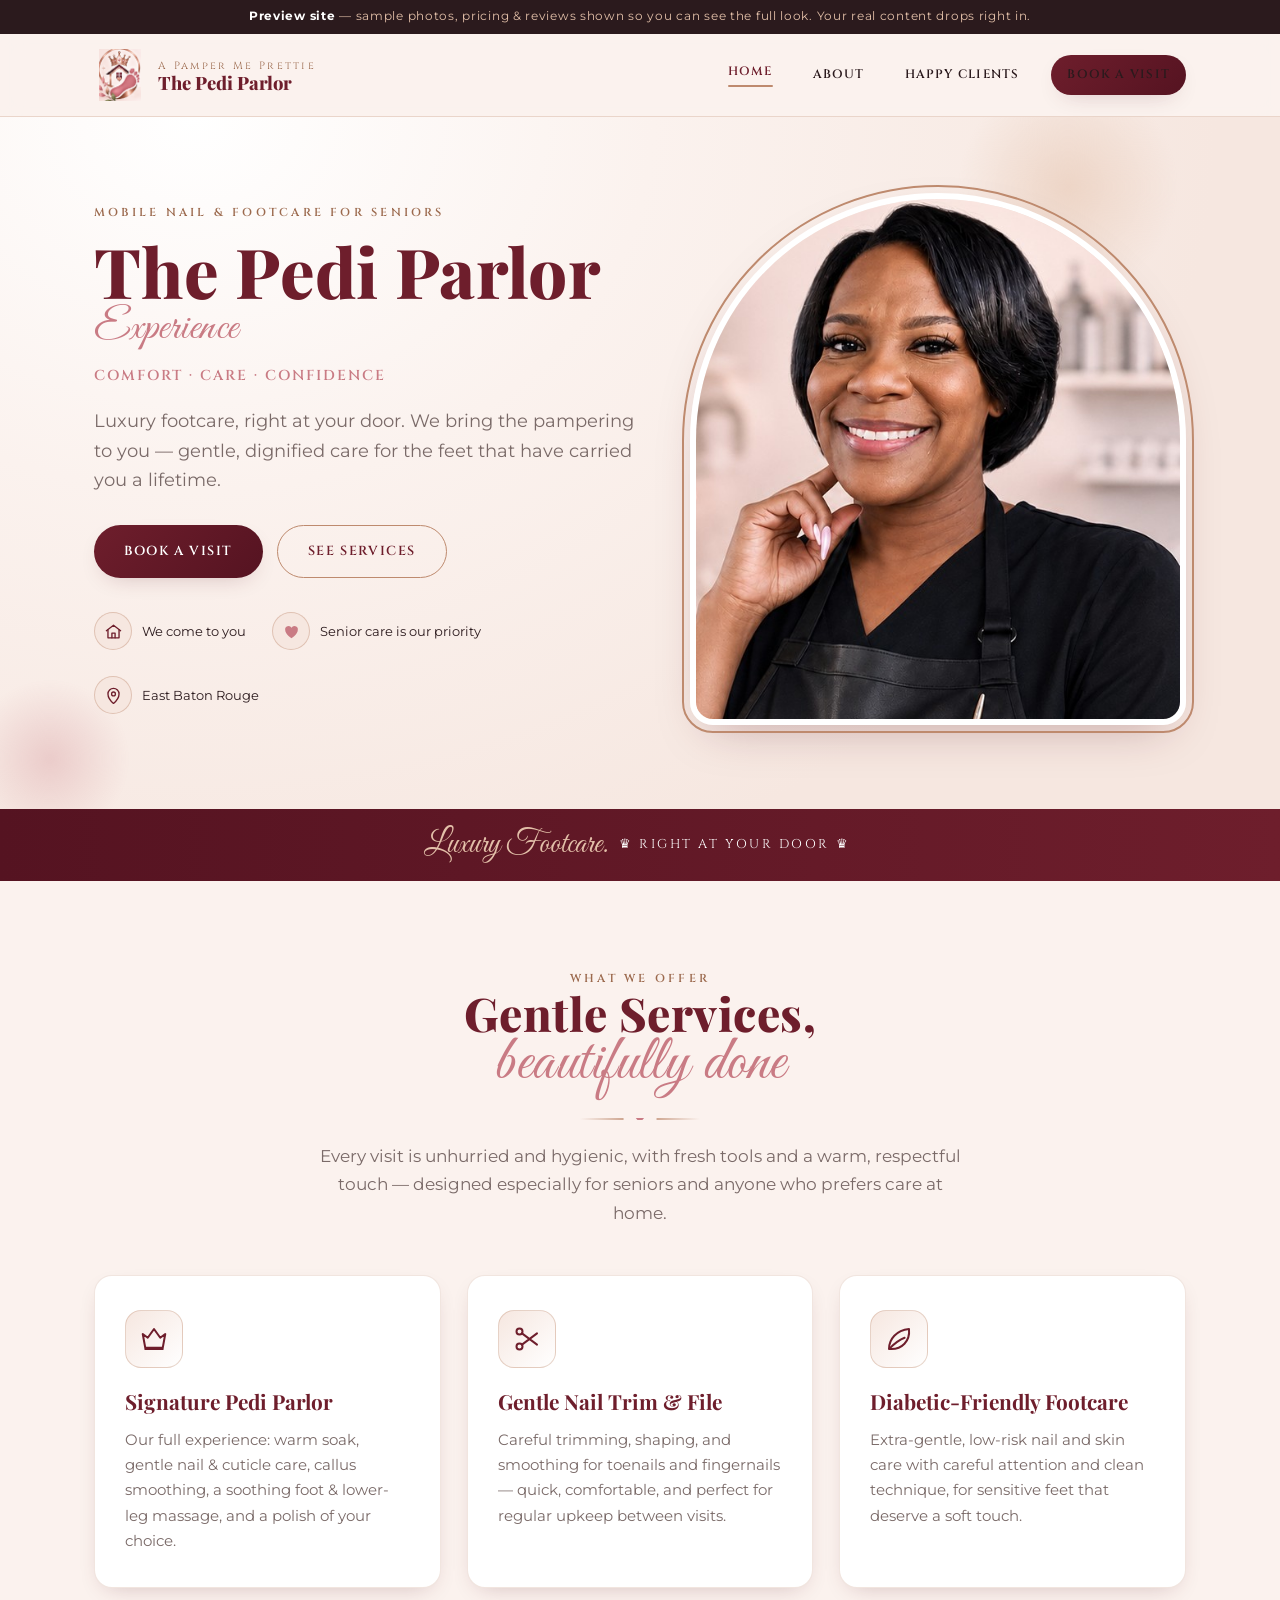
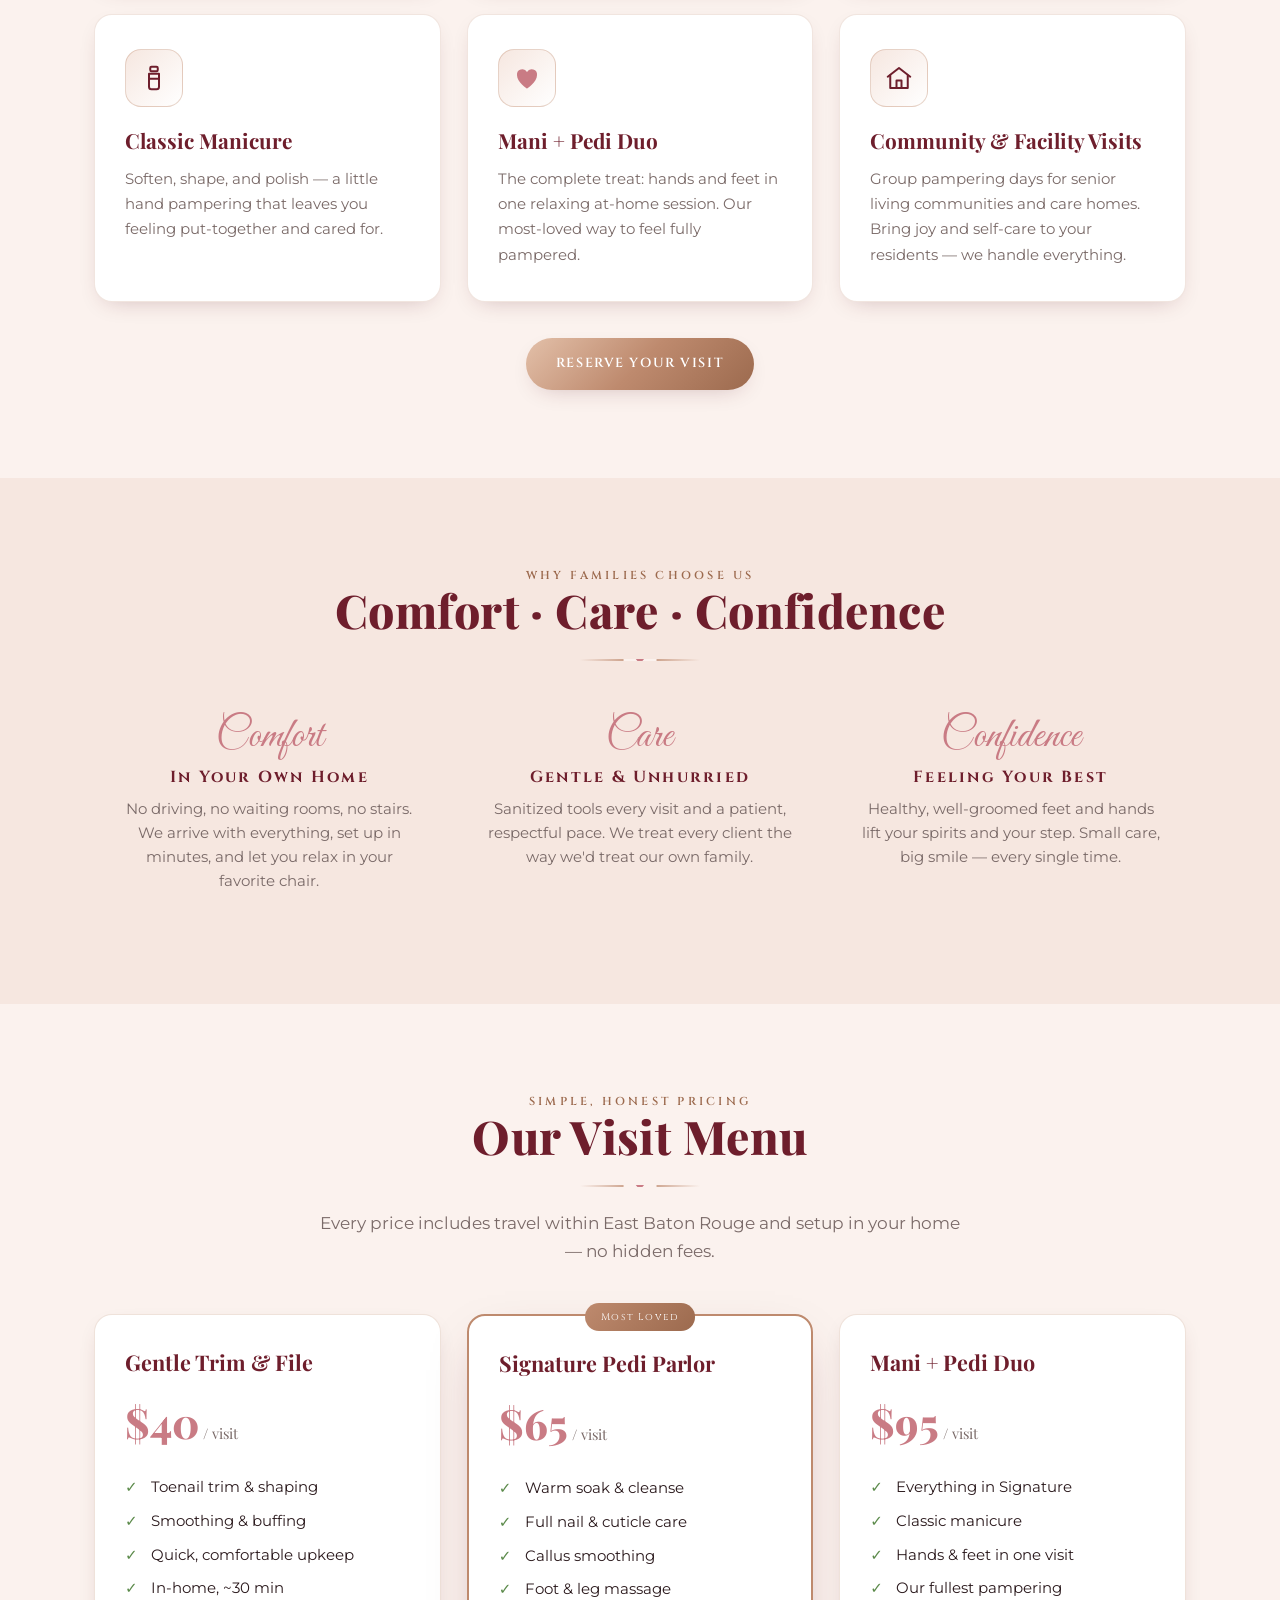
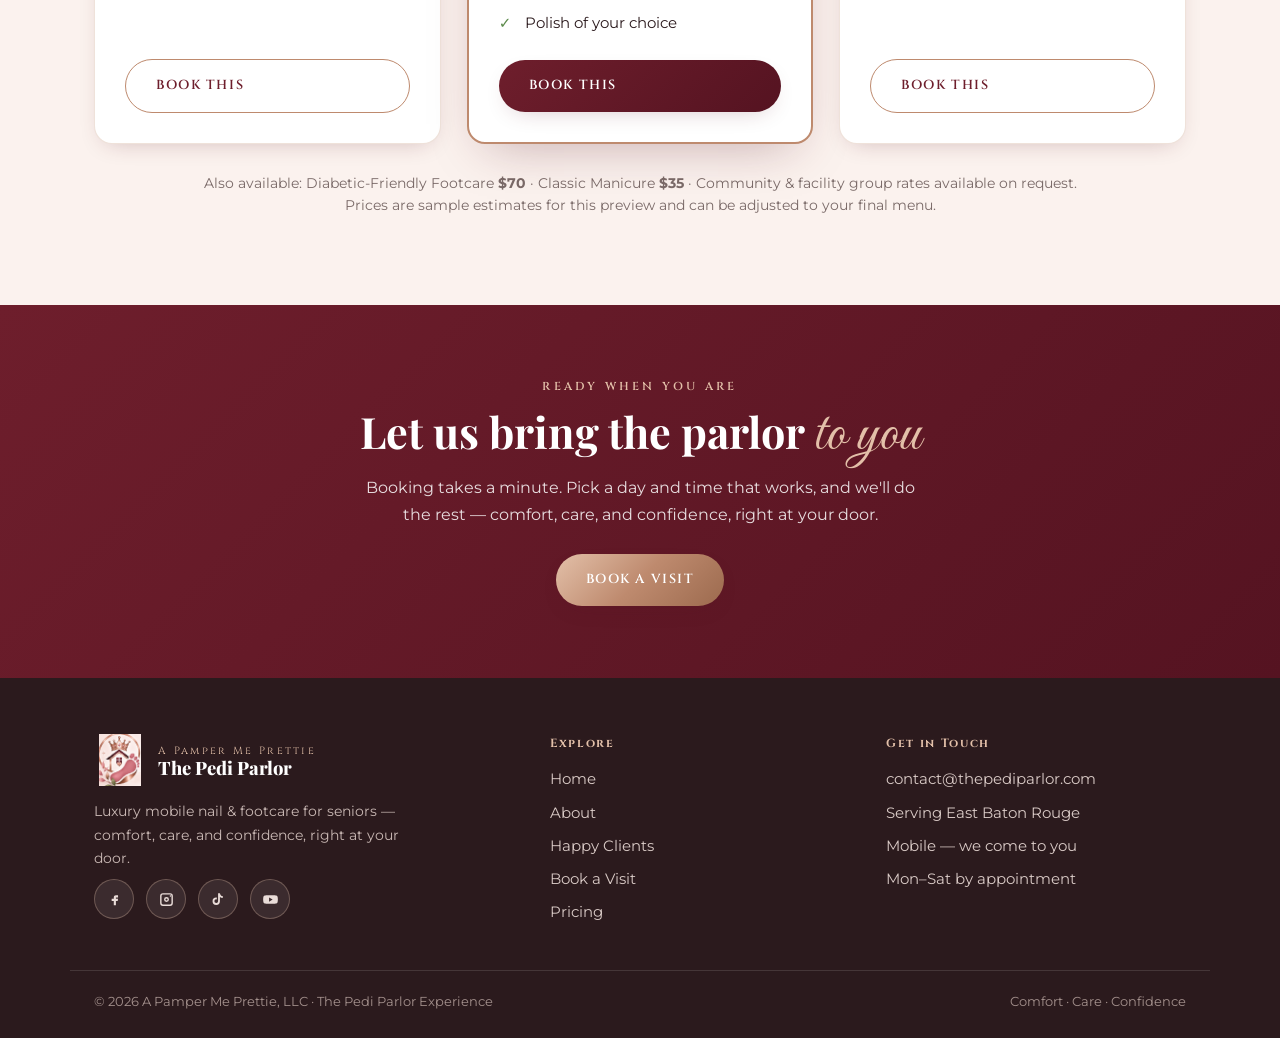
==== index.html @ dcc3bf97 "The Pedi Parlor Experience — preview site (4 pages) Static preview for A Pamper Me Prettie, LLC (mob" ====
<!DOCTYPE html>
<html lang="en">
<head>
<meta charset="UTF-8">
<meta name="viewport" content="width=device-width, initial-scale=1.0">
<title>The Pedi Parlor Experience | Mobile Nail &amp; Footcare for Seniors — Baton Rouge</title>
<meta name="description" content="Luxury mobile nail &amp; footcare for seniors across East Baton Rouge. Comfort, care, and confidence — right at your door. A Pamper Me Prettie, LLC.">
<link rel="preconnect" href="https://fonts.googleapis.com">
<link rel="preconnect" href="https://fonts.gstatic.com" crossorigin>
<link href="https://fonts.googleapis.com/css2?family=Cinzel:wght@500;600;700&family=Playfair+Display:ital,wght@0,600;0,700;0,800;1,600&family=Great+Vibes&family=Montserrat:wght@400;500;600&display=swap" rel="stylesheet">
<link rel="stylesheet" href="css/styles.css">
</head>
<body>

<div class="demo-flag"><b>Preview site</b> — sample photos, pricing &amp; reviews shown so you can see the full look. Your real content drops right in.</div>

<!-- HEADER -->
<header class="site-header">
  <div class="container nav">
    <a class="brand" href="index.html">
      <img src="images/logo.png" alt="The Pedi Parlor Experience logo">
      <span class="bname">
        <span class="t1">A Pamper Me Prettie</span><br>
        <span class="t2">The Pedi Parlor</span>
      </span>
    </a>
    <button class="nav-toggle" aria-label="Menu"><span></span><span></span><span></span></button>
    <nav class="nav-links">
      <a href="index.html" class="active">Home</a>
      <a href="about.html">About</a>
      <a href="reviews.html">Happy Clients</a>
      <a href="booking.html" class="btn btn-primary">Book a Visit</a>
    </nav>
  </div>
</header>

<!-- HERO -->
<section class="hero">
  <div class="container hero-grid">
    <div class="hero-copy">
      <div class="eyebrow">Mobile Nail &amp; Footcare for Seniors</div>
      <h1>The Pedi Parlor<span class="script">Experience</span></h1>
      <div class="sub">Comfort · Care · Confidence</div>
      <p class="tag">Luxury footcare, right at your door. We bring the pampering to you — gentle, dignified care for the feet that have carried you a lifetime.</p>
      <div class="hero-cta">
        <a href="booking.html" class="btn btn-primary">Book a Visit</a>
        <a href="#services" class="btn btn-ghost">See Services</a>
      </div>
      <div class="hero-badges">
        <div class="b"><i><svg viewBox="0 0 24 24"><path d="M3 11l9-7 9 7"/><path d="M5 10v10h14V10"/><path d="M10 20v-6h4v6"/></svg></i> We come to you</div>
        <div class="b"><i><svg viewBox="0 0 24 24"><path class="fill" d="M12 20.5S4 15.5 4 9.8A4.3 4.3 0 0 1 12 7.2 4.3 4.3 0 0 1 20 9.8C20 15.5 12 20.5 12 20.5z"/></svg></i> Senior care is our priority</div>
        <div class="b"><i><svg viewBox="0 0 24 24"><path d="M12 22s7-6 7-12a7 7 0 0 0-14 0c0 6 7 12 7 12z"/><circle cx="12" cy="10" r="2.4"/></svg></i> East Baton Rouge</div>
      </div>
    </div>
    <div class="hero-photo">
      <div class="frame"><img src="images/owner.jpg" alt="Your Pedi Parlor nail technician"></div>
    </div>
  </div>
</section>

<!-- RIBBON -->
<div class="ribbon">
  <span class="script">Luxury Footcare.</span>
  <span class="caps">♛ Right at Your Door ♛</span>
</div>

<!-- SERVICES -->
<section class="section" id="services">
  <div class="container">
    <div class="center">
      <div class="eyebrow">What We Offer</div>
      <h2 class="section-title">Gentle Services, <span class="script">beautifully done</span></h2>
      <hr class="divider">
      <p class="lead">Every visit is unhurried and hygienic, with fresh tools and a warm, respectful touch — designed especially for seniors and anyone who prefers care at home.</p>
    </div>
    <div class="grid grid-3" style="margin-top:48px">
      <div class="card">
        <div class="ico"><svg viewBox="0 0 24 24"><path d="M3 8l4 3 5-7 5 7 4-3-2 11H5L3 8z"/><path d="M5 20h14"/></svg></div>
        <h3>Signature Pedi Parlor</h3>
        <p>Our full experience: warm soak, gentle nail &amp; cuticle care, callus smoothing, a soothing foot &amp; lower-leg massage, and a polish of your choice.</p>
      </div>
      <div class="card">
        <div class="ico"><svg viewBox="0 0 24 24"><circle cx="6" cy="6" r="2.4"/><circle cx="6" cy="18" r="2.4"/><path d="M8 7.5l12 9M8 16.5l12-9"/></svg></div>
        <h3>Gentle Nail Trim &amp; File</h3>
        <p>Careful trimming, shaping, and smoothing for toenails and fingernails — quick, comfortable, and perfect for regular upkeep between visits.</p>
      </div>
      <div class="card">
        <div class="ico"><svg viewBox="0 0 24 24"><path d="M4 20C4 12 10 5 20 4c1 10-6 16-14 16z"/><path d="M4.5 19.5C9 15 12.5 12.5 16.5 11"/></svg></div>
        <h3>Diabetic-Friendly Footcare</h3>
        <p>Extra-gentle, low-risk nail and skin care with careful attention and clean technique, for sensitive feet that deserve a soft touch.</p>
      </div>
      <div class="card">
        <div class="ico"><svg viewBox="0 0 24 24"><rect x="9" y="3" width="6" height="3.5" rx="1"/><path d="M8 8.5h8V19a2 2 0 0 1-2 2h-4a2 2 0 0 1-2-2z"/><path d="M8 12.5h8"/></svg></div>
        <h3>Classic Manicure</h3>
        <p>Soften, shape, and polish — a little hand pampering that leaves you feeling put-together and cared for.</p>
      </div>
      <div class="card">
        <div class="ico"><svg viewBox="0 0 24 24"><path class="fill" d="M12 20.5S4 15.5 4 9.8A4.3 4.3 0 0 1 12 7.2 4.3 4.3 0 0 1 20 9.8C20 15.5 12 20.5 12 20.5z"/></svg></div>
        <h3>Mani + Pedi Duo</h3>
        <p>The complete treat: hands and feet in one relaxing at-home session. Our most-loved way to feel fully pampered.</p>
      </div>
      <div class="card">
        <div class="ico"><svg viewBox="0 0 24 24"><path d="M3 11l9-7 9 7"/><path d="M5 10v10h14V10"/><path d="M10 20v-6h4v6"/></svg></div>
        <h3>Community &amp; Facility Visits</h3>
        <p>Group pampering days for senior living communities and care homes. Bring joy and self-care to your residents — we handle everything.</p>
      </div>
    </div>
    <p class="center" style="margin-top:36px"><a href="booking.html" class="btn btn-gold">Reserve Your Visit</a></p>
  </div>
</section>

<!-- VALUES -->
<section class="section values">
  <div class="container">
    <div class="center">
      <div class="eyebrow">Why Families Choose Us</div>
      <h2 class="section-title">Comfort · Care · Confidence</h2>
      <hr class="divider">
    </div>
    <div class="grid grid-3" style="margin-top:34px">
      <div class="value"><div class="n">Comfort</div><h4>In Your Own Home</h4><p>No driving, no waiting rooms, no stairs. We arrive with everything, set up in minutes, and let you relax in your favorite chair.</p></div>
      <div class="value"><div class="n">Care</div><h4>Gentle &amp; Unhurried</h4><p>Sanitized tools every visit and a patient, respectful pace. We treat every client the way we'd treat our own family.</p></div>
      <div class="value"><div class="n">Confidence</div><h4>Feeling Your Best</h4><p>Healthy, well-groomed feet and hands lift your spirits and your step. Small care, big smile — every single time.</p></div>
    </div>
  </div>
</section>

<!-- PRICING -->
<section class="section" id="pricing">
  <div class="container">
    <div class="center">
      <div class="eyebrow">Simple, Honest Pricing</div>
      <h2 class="section-title">Our Visit Menu</h2>
      <hr class="divider">
      <p class="lead">Every price includes travel within East Baton Rouge and setup in your home — no hidden fees.</p>
    </div>
    <div class="grid grid-3" style="margin-top:48px">
      <div class="price-card">
        <h3>Gentle Trim &amp; File</h3>
        <div class="amt">$40<small> / visit</small></div>
        <ul><li>Toenail trim &amp; shaping</li><li>Smoothing &amp; buffing</li><li>Quick, comfortable upkeep</li><li>In-home, ~30 min</li></ul>
        <a href="booking.html" class="btn btn-ghost">Book This</a>
      </div>
      <div class="price-card feature">
        <div class="flag">Most Loved</div>
        <h3>Signature Pedi Parlor</h3>
        <div class="amt">$65<small> / visit</small></div>
        <ul><li>Warm soak &amp; cleanse</li><li>Full nail &amp; cuticle care</li><li>Callus smoothing</li><li>Foot &amp; leg massage</li><li>Polish of your choice</li></ul>
        <a href="booking.html" class="btn btn-primary">Book This</a>
      </div>
      <div class="price-card">
        <h3>Mani + Pedi Duo</h3>
        <div class="amt">$95<small> / visit</small></div>
        <ul><li>Everything in Signature</li><li>Classic manicure</li><li>Hands &amp; feet in one visit</li><li>Our fullest pampering</li></ul>
        <a href="booking.html" class="btn btn-ghost">Book This</a>
      </div>
    </div>
    <p class="price-note">Also available: Diabetic-Friendly Footcare <b>$70</b> · Classic Manicure <b>$35</b> · Community &amp; facility group rates available on request.<br>Prices are sample estimates for this preview and can be adjusted to your final menu.</p>
  </div>
</section>

<!-- CTA -->
<section class="cta-band">
  <div class="container">
    <div class="eyebrow" style="color:var(--rosegold-lt)">Ready When You Are</div>
    <h2>Let us bring the parlor <span class="script">to you</span></h2>
    <p>Booking takes a minute. Pick a day and time that works, and we'll do the rest — comfort, care, and confidence, right at your door.</p>
    <a href="booking.html" class="btn btn-gold">Book a Visit</a>
  </div>
</section>

<!-- FOOTER -->
<footer class="site-footer" id="contact">
  <div class="container foot-grid">
    <div>
      <a class="brand" href="index.html">
        <img src="images/logo.png" alt="" style="width:52px;height:52px">
        <span class="bname"><span class="t1">A Pamper Me Prettie</span><br><span class="t2">The Pedi Parlor</span></span>
      </a>
      <p>Luxury mobile nail &amp; footcare for seniors — comfort, care, and confidence, right at your door.</p>
      <div class="socials">
        <a href="#" aria-label="Facebook" title="Facebook"><svg viewBox="0 0 24 24"><path d="M14 9h3V6h-3c-1.7 0-3 1.3-3 3v2H8v3h3v6h3v-6h2.5l.5-3H14V9z"/></svg></a>
        <a href="#" aria-label="Instagram" title="Instagram"><svg viewBox="0 0 24 24" fill-rule="evenodd"><path d="M7 3h10a4 4 0 0 1 4 4v10a4 4 0 0 1-4 4H7a4 4 0 0 1-4-4V7a4 4 0 0 1 4-4zm0 2a2 2 0 0 0-2 2v10a2 2 0 0 0 2 2h10a2 2 0 0 0 2-2V7a2 2 0 0 0-2-2H7zm5 3.5a3.5 3.5 0 1 0 0 7 3.5 3.5 0 0 0 0-7zm0 2a1.5 1.5 0 1 1 0 3 1.5 1.5 0 0 1 0-3zM17.5 6a1 1 0 1 0 0 2 1 1 0 0 0 0-2z"/></svg></a>
        <a href="#" aria-label="TikTok" title="TikTok"><svg viewBox="0 0 24 24"><path d="M14 3c.3 2.3 1.7 3.9 4 4.2v2.6c-1.5 0-2.9-.5-4-1.3v5.9a5.2 5.2 0 1 1-5.2-5.2c.3 0 .5 0 .8.1v2.7a2.6 2.6 0 1 0 1.8 2.5V3H14z"/></svg></a>
        <a href="#" aria-label="YouTube" title="YouTube"><svg viewBox="0 0 24 24" fill-rule="evenodd"><path d="M22 8.2a2.6 2.6 0 0 0-1.8-1.8C18.6 6 12 6 12 6s-6.6 0-8.2.4A2.6 2.6 0 0 0 2 8.2 27 27 0 0 0 1.6 12 27 27 0 0 0 2 15.8a2.6 2.6 0 0 0 1.8 1.8C5.4 18 12 18 12 18s6.6 0 8.2-.4a2.6 2.6 0 0 0 1.8-1.8A27 27 0 0 0 22.4 12 27 27 0 0 0 22 8.2zM10 15V9l5 3-5 3z"/></svg></a>
      </div>
    </div>
    <div class="foot-col">
      <h5>Explore</h5>
      <a href="index.html">Home</a>
      <a href="about.html">About</a>
      <a href="reviews.html">Happy Clients</a>
      <a href="booking.html">Book a Visit</a>
      <a href="index.html#pricing">Pricing</a>
    </div>
    <div class="foot-col">
      <h5>Get in Touch</h5>
      <a href="mailto:contact@thepediparlor.com">contact@thepediparlor.com</a>
      <span>Serving East Baton Rouge</span>
      <span>Mobile — we come to you</span>
      <span>Mon–Sat by appointment</span>
    </div>
  </div>
  <div class="container foot-bottom">
    <span>© 2026 A Pamper Me Prettie, LLC · The Pedi Parlor Experience</span>
    <span>Comfort · Care · Confidence</span>
  </div>
</footer>

<script src="js/main.js"></script>
</body>
</html>
---- css/styles.css ----
/* =========================================================
   The Pedi Parlor Experience — A Pamper Me Prettie, LLC
   Design system matched to the business card.
   Palette: blush cream · deep wine · rose gold · mauve · soft green
   ========================================================= */

:root{
  --wine:#6E1E2C;
  --wine-deep:#551321;
  --rosegold:#BE8A6E;
  --rosegold-lt:#E3C0A9;
  --rosegold-dk:#9C6A4E;
  --blush:#FBF2EE;
  --blush-2:#F6E7E0;
  --mauve:#C97B84;
  --green:#5B8A4A;
  --ink:#2B1A1D;
  --muted:#7a6a68;
  --white:#ffffff;
  --shadow:0 18px 50px -20px rgba(85,19,33,.35);
  --shadow-sm:0 8px 24px -12px rgba(85,19,33,.30);
  --radius:18px;
  --maxw:1140px;
  --serif:"Playfair Display",Georgia,serif;
  --caps:"Cinzel",Georgia,serif;
  --script:"Great Vibes",cursive;
  --sans:"Montserrat",system-ui,sans-serif;
}

*{box-sizing:border-box;margin:0;padding:0}
html{scroll-behavior:smooth}
body{
  font-family:var(--sans);
  color:var(--ink);
  background:var(--blush);
  line-height:1.65;
  -webkit-font-smoothing:antialiased;
  overflow-x:hidden;
}
img{max-width:100%;display:block}
a{color:inherit;text-decoration:none}
.container{width:100%;max-width:var(--maxw);margin:0 auto;padding:0 24px}

/* ---------- Typographic helpers ---------- */
.script{font-family:var(--script);color:var(--mauve);font-weight:400;line-height:1}
.caps{font-family:var(--caps);letter-spacing:.16em;text-transform:uppercase}
.eyebrow{
  font-family:var(--caps);letter-spacing:.28em;text-transform:uppercase;
  font-size:.72rem;color:var(--rosegold-dk);font-weight:600;
}
.section{padding:88px 0}
.section-title{
  font-family:var(--serif);font-size:clamp(1.9rem,4vw,2.9rem);
  color:var(--wine);font-weight:800;line-height:1.12;letter-spacing:.01em;
}
.section-title .script{display:block;font-size:1.35em;margin-top:-.1em}
.lead{font-size:1.08rem;color:var(--muted);max-width:60ch}
.center{text-align:center}
.center .lead{margin-left:auto;margin-right:auto}
.divider{
  width:120px;height:2px;margin:22px auto;border:0;
  background:linear-gradient(90deg,transparent,var(--rosegold),transparent);
  position:relative;
}
.divider::after{
  content:"♥";position:absolute;left:50%;top:50%;transform:translate(-50%,-50%);
  color:var(--mauve);background:var(--blush);padding:0 10px;font-size:.9rem;
}

/* ---------- Buttons ---------- */
.btn{
  display:inline-flex;align-items:center;gap:.55em;
  font-family:var(--caps);letter-spacing:.12em;text-transform:uppercase;
  font-size:.82rem;font-weight:600;
  padding:15px 30px;border-radius:999px;border:0;cursor:pointer;
  transition:transform .18s ease,box-shadow .18s ease,background .18s ease;
}
.btn-primary{
  background:linear-gradient(135deg,var(--wine),var(--wine-deep));
  color:#fff;box-shadow:var(--shadow-sm);
}
.btn-primary:hover{transform:translateY(-2px);box-shadow:var(--shadow)}
.btn-gold{
  background:linear-gradient(135deg,var(--rosegold-lt),var(--rosegold),var(--rosegold-dk));
  color:#fff;box-shadow:var(--shadow-sm);
}
.btn-gold:hover{transform:translateY(-2px);box-shadow:var(--shadow)}
.btn-ghost{
  background:transparent;color:var(--wine);border:1.5px solid var(--rosegold);
}
.btn-ghost:hover{background:var(--blush-2)}

/* ---------- Header / Nav ---------- */
.site-header{
  position:sticky;top:0;z-index:100;
  background:rgba(251,242,238,.82);backdrop-filter:blur(12px);
  border-bottom:1px solid rgba(190,138,110,.28);
}
.nav{display:flex;align-items:center;justify-content:space-between;height:82px}
.brand{display:flex;align-items:center;gap:12px}
.brand img{width:52px;height:52px;object-fit:contain}
.brand .bname{line-height:1.05}
.brand .bname .t1{font-family:var(--caps);font-size:.66rem;letter-spacing:.22em;color:var(--rosegold-dk)}
.brand .bname .t2{font-family:var(--serif);font-weight:800;color:var(--wine);font-size:1.15rem}
.nav-links{display:flex;align-items:center;gap:8px}
.nav-links a{
  font-family:var(--caps);letter-spacing:.1em;text-transform:uppercase;
  font-size:.76rem;font-weight:600;color:var(--ink);
  padding:10px 16px;border-radius:999px;transition:color .15s,background .15s;
}
.nav-links a:hover{color:var(--wine);background:var(--blush-2)}
.nav-links a.active{color:var(--wine)}
.nav-links a.active::after{
  content:"";display:block;height:2px;margin-top:3px;border-radius:2px;
  background:var(--rosegold);
}
.nav-links .btn{margin-left:8px}
.nav-toggle{display:none;background:none;border:0;cursor:pointer;padding:8px}
.nav-toggle span{display:block;width:26px;height:2px;background:var(--wine);margin:5px 0;transition:.25s}

@media(max-width:860px){
  .nav-toggle{display:block}
  .nav-links{
    position:absolute;top:82px;left:0;right:0;flex-direction:column;gap:4px;
    background:var(--blush);padding:18px 24px 26px;
    border-bottom:1px solid rgba(190,138,110,.3);
    box-shadow:var(--shadow-sm);
    transform:translateY(-12px);opacity:0;pointer-events:none;transition:.22s;
  }
  .nav-links.open{transform:none;opacity:1;pointer-events:auto}
  .nav-links a{width:100%;padding:12px 14px}
  .nav-links .btn{margin:6px 0 0;width:100%;justify-content:center}
}

/* ---------- Hero ---------- */
.hero{
  position:relative;overflow:hidden;
  background:
    radial-gradient(80% 120% at 15% 0%,#fff 0%,var(--blush) 45%,var(--blush-2) 100%);
  padding:76px 0 84px;
}
.hero::before,.hero::after{content:"";position:absolute;border-radius:50%;filter:blur(2px);opacity:.5}
.hero::before{width:220px;height:220px;background:radial-gradient(var(--rosegold-lt),transparent 70%);top:-40px;right:8%}
.hero::after{width:160px;height:160px;background:radial-gradient(var(--mauve),transparent 70%);bottom:-30px;left:-30px;opacity:.28}
.hero-grid{display:grid;grid-template-columns:1.05fr .95fr;gap:48px;align-items:center;position:relative;z-index:2}
.hero-copy .eyebrow{margin-bottom:14px}
.hero h1{
  font-family:var(--serif);font-weight:800;color:var(--wine);
  font-size:clamp(2.4rem,6vw,4.3rem);line-height:1.02;letter-spacing:.005em;
}
.hero h1 .script{display:block;font-size:.62em;margin:2px 0 -.1em}
.hero .sub{
  font-family:var(--caps);letter-spacing:.14em;text-transform:uppercase;
  color:var(--mauve);font-weight:600;font-size:.9rem;margin-top:18px;
}
.hero p.tag{margin-top:18px;font-size:1.12rem;color:var(--muted);max-width:46ch}
.hero-cta{display:flex;gap:14px;flex-wrap:wrap;margin-top:30px}
.hero-badges{display:flex;gap:26px;margin-top:34px;flex-wrap:wrap}
.hero-badges .b{display:flex;align-items:center;gap:10px;font-size:.82rem;color:var(--ink)}
.hero-badges .b i{
  display:grid;place-items:center;width:38px;height:38px;border-radius:50%;
  background:var(--blush-2);color:var(--wine);font-style:normal;font-size:1.05rem;
  border:1px solid rgba(190,138,110,.4);
}
.hero-photo{position:relative}
.hero-photo .frame{
  position:relative;border-radius:260px 260px 24px 24px;overflow:hidden;
  box-shadow:var(--shadow);border:6px solid #fff;
  outline:2px solid var(--rosegold);outline-offset:6px;
}
.hero-photo .frame img{width:100%;height:520px;object-fit:cover;object-position:top center}
.hero-photo .crown{position:absolute;top:-26px;left:50%;transform:translateX(-50%);width:64px;filter:drop-shadow(0 6px 10px rgba(85,19,33,.25))}

@media(max-width:860px){
  .hero-grid{grid-template-columns:1fr;gap:34px}
  .hero-photo{order:-1;max-width:360px;margin:0 auto}
  .hero-photo .frame img{height:420px}
}

/* ---------- Ribbon strip ---------- */
.ribbon{
  background:linear-gradient(90deg,var(--wine-deep),var(--wine));
  color:#fff;text-align:center;padding:20px 0;
}
.ribbon .script{color:var(--rosegold-lt);font-size:2rem;vertical-align:middle}
.ribbon .caps{font-size:.8rem;letter-spacing:.2em;vertical-align:middle;margin:0 6px}

/* ---------- Cards / grids ---------- */
.grid{display:grid;gap:26px}
.grid-3{grid-template-columns:repeat(3,1fr)}
.grid-2{grid-template-columns:repeat(2,1fr)}
@media(max-width:860px){.grid-3{grid-template-columns:1fr}.grid-2{grid-template-columns:1fr}}

.card{
  background:#fff;border-radius:var(--radius);padding:34px 30px;
  box-shadow:var(--shadow-sm);border:1px solid rgba(190,138,110,.22);
  transition:transform .2s ease,box-shadow .2s ease;
}
.card:hover{transform:translateY(-4px);box-shadow:var(--shadow)}
.card .ico{
  width:58px;height:58px;border-radius:16px;display:grid;place-items:center;
  background:linear-gradient(135deg,var(--blush-2),#fff);
  border:1px solid rgba(190,138,110,.35);font-size:1.6rem;margin-bottom:16px;
}
.ico svg{width:30px;height:30px;fill:none;stroke:var(--wine);stroke-width:1.6;stroke-linecap:round;stroke-linejoin:round}
.ico svg .fill{fill:var(--mauve);stroke:none}
.hero-badges .b i svg{width:19px;height:19px;fill:none;stroke:var(--wine);stroke-width:1.7;stroke-linecap:round;stroke-linejoin:round}
.hero-badges .b i svg .fill{fill:var(--mauve);stroke:none}
.socials a svg{width:17px;height:17px;fill:currentColor}
.card h3{font-family:var(--serif);color:var(--wine);font-size:1.3rem;margin-bottom:8px}
.card p{color:var(--muted);font-size:.96rem}

/* ---------- Values band ---------- */
.values{background:var(--blush-2)}
.values .grid-3{gap:20px}
.value{text-align:center;padding:22px}
.value .n{font-family:var(--script);color:var(--mauve);font-size:2.6rem;line-height:1}
.value h4{font-family:var(--caps);letter-spacing:.14em;color:var(--wine);font-size:1rem;margin:6px 0 6px}
.value p{color:var(--muted);font-size:.92rem}

/* ---------- Pricing ---------- */
.price-card{
  background:#fff;border-radius:var(--radius);padding:30px;
  border:1px solid rgba(190,138,110,.25);box-shadow:var(--shadow-sm);
  display:flex;flex-direction:column;position:relative;
}
.price-card.feature{border:2px solid var(--rosegold);box-shadow:var(--shadow)}
.price-card.feature .flag{
  position:absolute;top:-13px;left:50%;transform:translateX(-50%);
  background:linear-gradient(135deg,var(--rosegold),var(--rosegold-dk));color:#fff;
  font-family:var(--caps);letter-spacing:.14em;font-size:.62rem;padding:6px 16px;border-radius:999px;
}
.price-card h3{font-family:var(--serif);color:var(--wine);font-size:1.35rem}
.price-card .amt{font-family:var(--serif);font-size:2.6rem;color:var(--mauve);font-weight:800;margin:8px 0 2px}
.price-card .amt small{font-size:.9rem;color:var(--muted);font-weight:400}
.price-card ul{list-style:none;margin:16px 0 24px;display:flex;flex-direction:column;gap:9px}
.price-card li{position:relative;padding-left:26px;color:var(--ink);font-size:.94rem}
.price-card li::before{content:"✓";position:absolute;left:0;color:var(--green);font-weight:700}
.price-card .btn{margin-top:auto}
.price-note{text-align:center;color:var(--muted);font-size:.86rem;margin-top:28px}

/* ---------- About ---------- */
.about-grid{display:grid;grid-template-columns:.9fr 1.1fr;gap:52px;align-items:center}
.about-photo{position:relative}
.about-photo img{border-radius:24px;box-shadow:var(--shadow);border:6px solid #fff;outline:2px solid var(--rosegold);outline-offset:6px;width:100%}
.about-photo .badge{
  position:absolute;bottom:-22px;right:-14px;background:#fff;border-radius:16px;
  padding:14px 20px;box-shadow:var(--shadow-sm);text-align:center;border:1px solid rgba(190,138,110,.3)
}
.about-photo .badge .n{font-family:var(--script);color:var(--mauve);font-size:1.7rem;line-height:1}
.about-photo .badge .l{font-family:var(--caps);font-size:.6rem;letter-spacing:.14em;color:var(--wine)}
.about-text h2{font-family:var(--serif);color:var(--wine);font-size:clamp(1.8rem,4vw,2.6rem);line-height:1.12;margin-bottom:8px}
.about-text .sig{font-family:var(--script);color:var(--mauve);font-size:2.4rem;margin-top:14px;line-height:1}
.about-text p{color:var(--muted);margin-top:16px}
@media(max-width:860px){.about-grid{grid-template-columns:1fr;gap:52px}.about-photo{max-width:380px;margin:0 auto}}

/* ---------- Reviews ---------- */
.review-card{background:#fff;border-radius:var(--radius);padding:28px;box-shadow:var(--shadow-sm);border:1px solid rgba(190,138,110,.22);display:flex;flex-direction:column}
.review-card .stars{color:#e0a92e;letter-spacing:2px;margin-bottom:12px}
.review-card blockquote{font-family:var(--serif);font-style:italic;color:var(--ink);font-size:1.05rem;line-height:1.5}
.review-card .who{display:flex;align-items:center;gap:12px;margin-top:20px}
.review-card .who img{width:52px;height:52px;border-radius:50%;object-fit:cover;border:2px solid var(--rosegold-lt)}
.review-card .who .nm{font-family:var(--caps);letter-spacing:.08em;font-size:.82rem;color:var(--wine)}
.review-card .who .mt{font-size:.78rem;color:var(--muted)}
.gallery{display:grid;grid-template-columns:repeat(3,1fr);gap:18px;margin-top:12px}
.gallery figure{border-radius:16px;overflow:hidden;box-shadow:var(--shadow-sm);position:relative;background:#fff}
.gallery img{width:100%;height:230px;object-fit:cover}
.gallery figcaption{padding:12px 16px;font-size:.86rem;color:var(--muted)}
@media(max-width:860px){.gallery{grid-template-columns:1fr}}

/* ---------- Booking ---------- */
.book-grid{display:grid;grid-template-columns:1fr 1fr;gap:40px;align-items:start}
@media(max-width:900px){.book-grid{grid-template-columns:1fr}}
.cal{background:#fff;border-radius:var(--radius);padding:26px;box-shadow:var(--shadow-sm);border:1px solid rgba(190,138,110,.25)}
.cal-head{display:flex;align-items:center;justify-content:space-between;margin-bottom:16px}
.cal-head h3{font-family:var(--serif);color:var(--wine);font-size:1.25rem}
.cal-nav{display:flex;gap:8px}
.cal-nav button{width:38px;height:38px;border-radius:50%;border:1px solid var(--rosegold);background:#fff;color:var(--wine);cursor:pointer;font-size:1rem;transition:.15s}
.cal-nav button:hover{background:var(--blush-2)}
.cal-grid{display:grid;grid-template-columns:repeat(7,1fr);gap:6px}
.cal-grid .dow{font-family:var(--caps);font-size:.62rem;letter-spacing:.06em;color:var(--rosegold-dk);text-align:center;padding:6px 0}
.cal-day{aspect-ratio:1;border:0;background:var(--blush);border-radius:10px;cursor:pointer;font-family:var(--sans);font-size:.9rem;color:var(--ink);transition:.15s;display:grid;place-items:center}
.cal-day:hover:not(:disabled){background:var(--blush-2);transform:scale(1.04)}
.cal-day:disabled{opacity:.32;cursor:not-allowed}
.cal-day.empty{background:transparent;cursor:default}
.cal-day.selected{background:linear-gradient(135deg,var(--wine),var(--wine-deep));color:#fff;font-weight:600}
.cal-day.today{outline:2px solid var(--rosegold)}
.slots{margin-top:22px}
.slots h4{font-family:var(--caps);letter-spacing:.1em;font-size:.72rem;color:var(--wine);margin-bottom:10px}
.slot-list{display:flex;flex-wrap:wrap;gap:8px}
.slot{border:1px solid var(--rosegold);background:#fff;color:var(--wine);border-radius:999px;padding:9px 16px;font-size:.82rem;cursor:pointer;transition:.15s;font-family:var(--sans)}
.slot:hover{background:var(--blush-2)}
.slot.selected{background:var(--mauve);color:#fff;border-color:var(--mauve)}
.slot-empty{color:var(--muted);font-size:.86rem}

.form-card{background:#fff;border-radius:var(--radius);padding:30px;box-shadow:var(--shadow-sm);border:1px solid rgba(190,138,110,.25)}
.form-card h3{font-family:var(--serif);color:var(--wine);font-size:1.35rem;margin-bottom:6px}
.form-card .picked{background:var(--blush-2);border-radius:12px;padding:12px 16px;font-size:.9rem;color:var(--wine);margin:14px 0;border:1px dashed var(--rosegold)}
.field{margin-bottom:16px}
.field label{display:block;font-family:var(--caps);font-size:.66rem;letter-spacing:.1em;color:var(--wine);margin-bottom:6px}
.field input,.field select,.field textarea{
  width:100%;padding:13px 15px;border:1px solid rgba(190,138,110,.5);border-radius:12px;
  font-family:var(--sans);font-size:.95rem;color:var(--ink);background:var(--blush);transition:.15s
}
.field input:focus,.field select:focus,.field textarea:focus{outline:none;border-color:var(--wine);background:#fff;box-shadow:0 0 0 3px rgba(190,138,110,.18)}
.field textarea{resize:vertical;min-height:88px}
.form-ok{display:none;text-align:center;padding:20px;background:var(--blush-2);border-radius:14px;color:var(--wine);border:1px solid var(--green)}
.form-ok.show{display:block}
.form-ok .big{font-family:var(--serif);font-size:1.3rem;color:var(--green);margin-bottom:6px}

/* ---------- CTA band ---------- */
.cta-band{
  background:linear-gradient(135deg,var(--wine),var(--wine-deep));color:#fff;text-align:center;
  padding:72px 0;position:relative;overflow:hidden
}
.cta-band h2{font-family:var(--serif);font-size:clamp(1.8rem,4vw,2.7rem);margin-bottom:8px}
.cta-band .script{color:var(--rosegold-lt);font-size:1.4em}
.cta-band p{color:rgba(255,255,255,.85);max-width:50ch;margin:0 auto 26px}

/* ---------- Footer ---------- */
.site-footer{background:var(--ink);color:#e9dcd8;padding:56px 0 26px}
.foot-grid{display:grid;grid-template-columns:1.4fr 1fr 1fr;gap:36px}
@media(max-width:860px){.foot-grid{grid-template-columns:1fr;gap:28px}}
.site-footer .brand .bname .t2{color:#fff}
.site-footer .brand .bname .t1{color:var(--rosegold-lt)}
.site-footer p{color:#c9b8b4;font-size:.9rem;margin-top:14px;max-width:34ch}
.foot-col h5{font-family:var(--caps);letter-spacing:.14em;font-size:.74rem;color:var(--rosegold-lt);margin-bottom:14px}
.foot-col a,.foot-col span{display:block;color:#d9cac6;font-size:.92rem;margin-bottom:9px;transition:.15s}
.foot-col a:hover{color:#fff}
.socials{display:flex;gap:12px;margin-top:8px}
.socials a{width:40px;height:40px;border-radius:50%;display:grid;place-items:center;background:rgba(255,255,255,.08);border:1px solid rgba(227,192,169,.3);transition:.15s;font-size:1rem}
.socials a:hover{background:var(--rosegold);color:#fff;transform:translateY(-2px)}
.foot-bottom{border-top:1px solid rgba(255,255,255,.12);margin-top:36px;padding-top:20px;display:flex;justify-content:space-between;flex-wrap:wrap;gap:10px;color:#a4918d;font-size:.8rem}

/* ---------- Demo banner ---------- */
.demo-flag{background:#2B1A1D;color:#E3C0A9;text-align:center;font-size:.74rem;letter-spacing:.06em;padding:7px 16px;font-family:var(--sans)}
.demo-flag b{color:#fff}

/* ---------- Page hero (interior) ---------- */
.page-hero{background:radial-gradient(90% 140% at 20% 0%,#fff,var(--blush) 55%,var(--blush-2));padding:64px 0 56px;text-align:center;position:relative;overflow:hidden}
.page-hero .eyebrow{margin-bottom:12px}
.page-hero h1{font-family:var(--serif);color:var(--wine);font-size:clamp(2.1rem,5vw,3.3rem);font-weight:800;line-height:1.08}
.page-hero h1 .script{display:block;color:var(--mauve);font-size:1.15em}
.page-hero p{color:var(--muted);max-width:56ch;margin:16px auto 0}
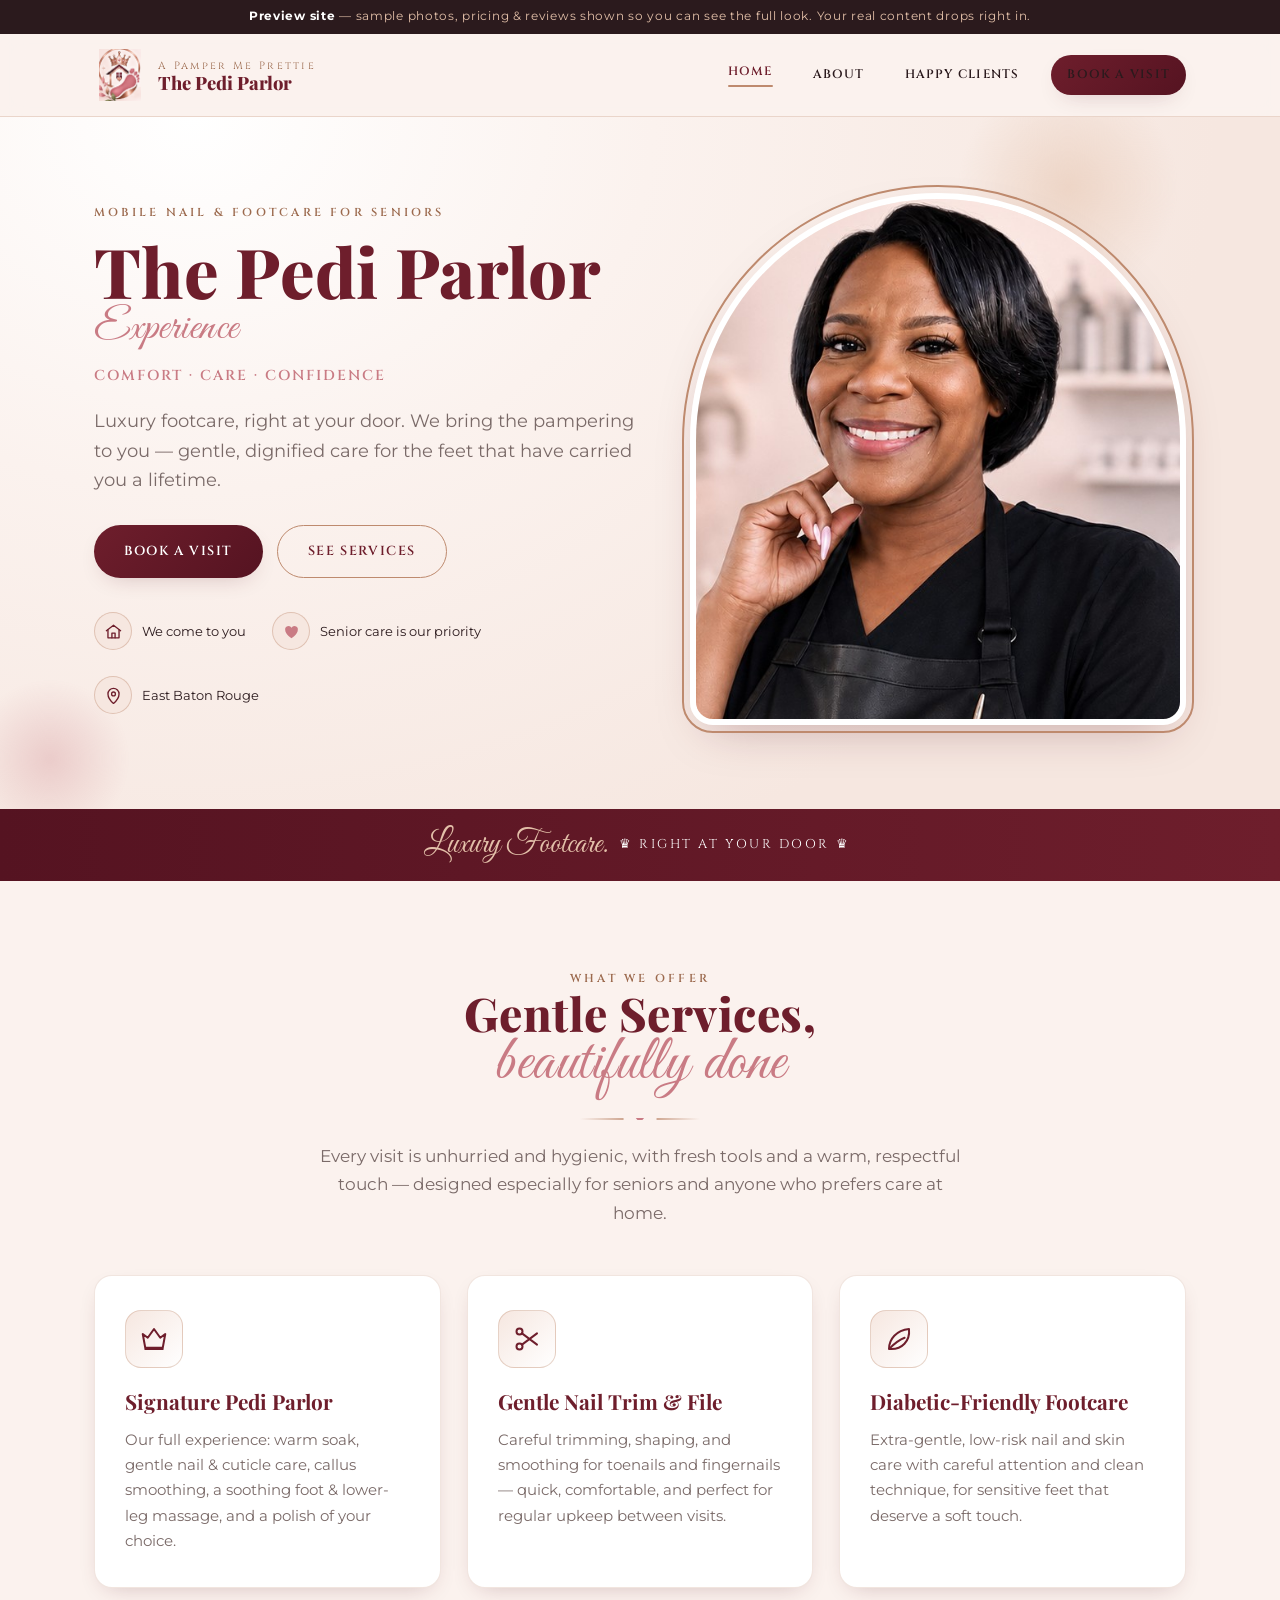
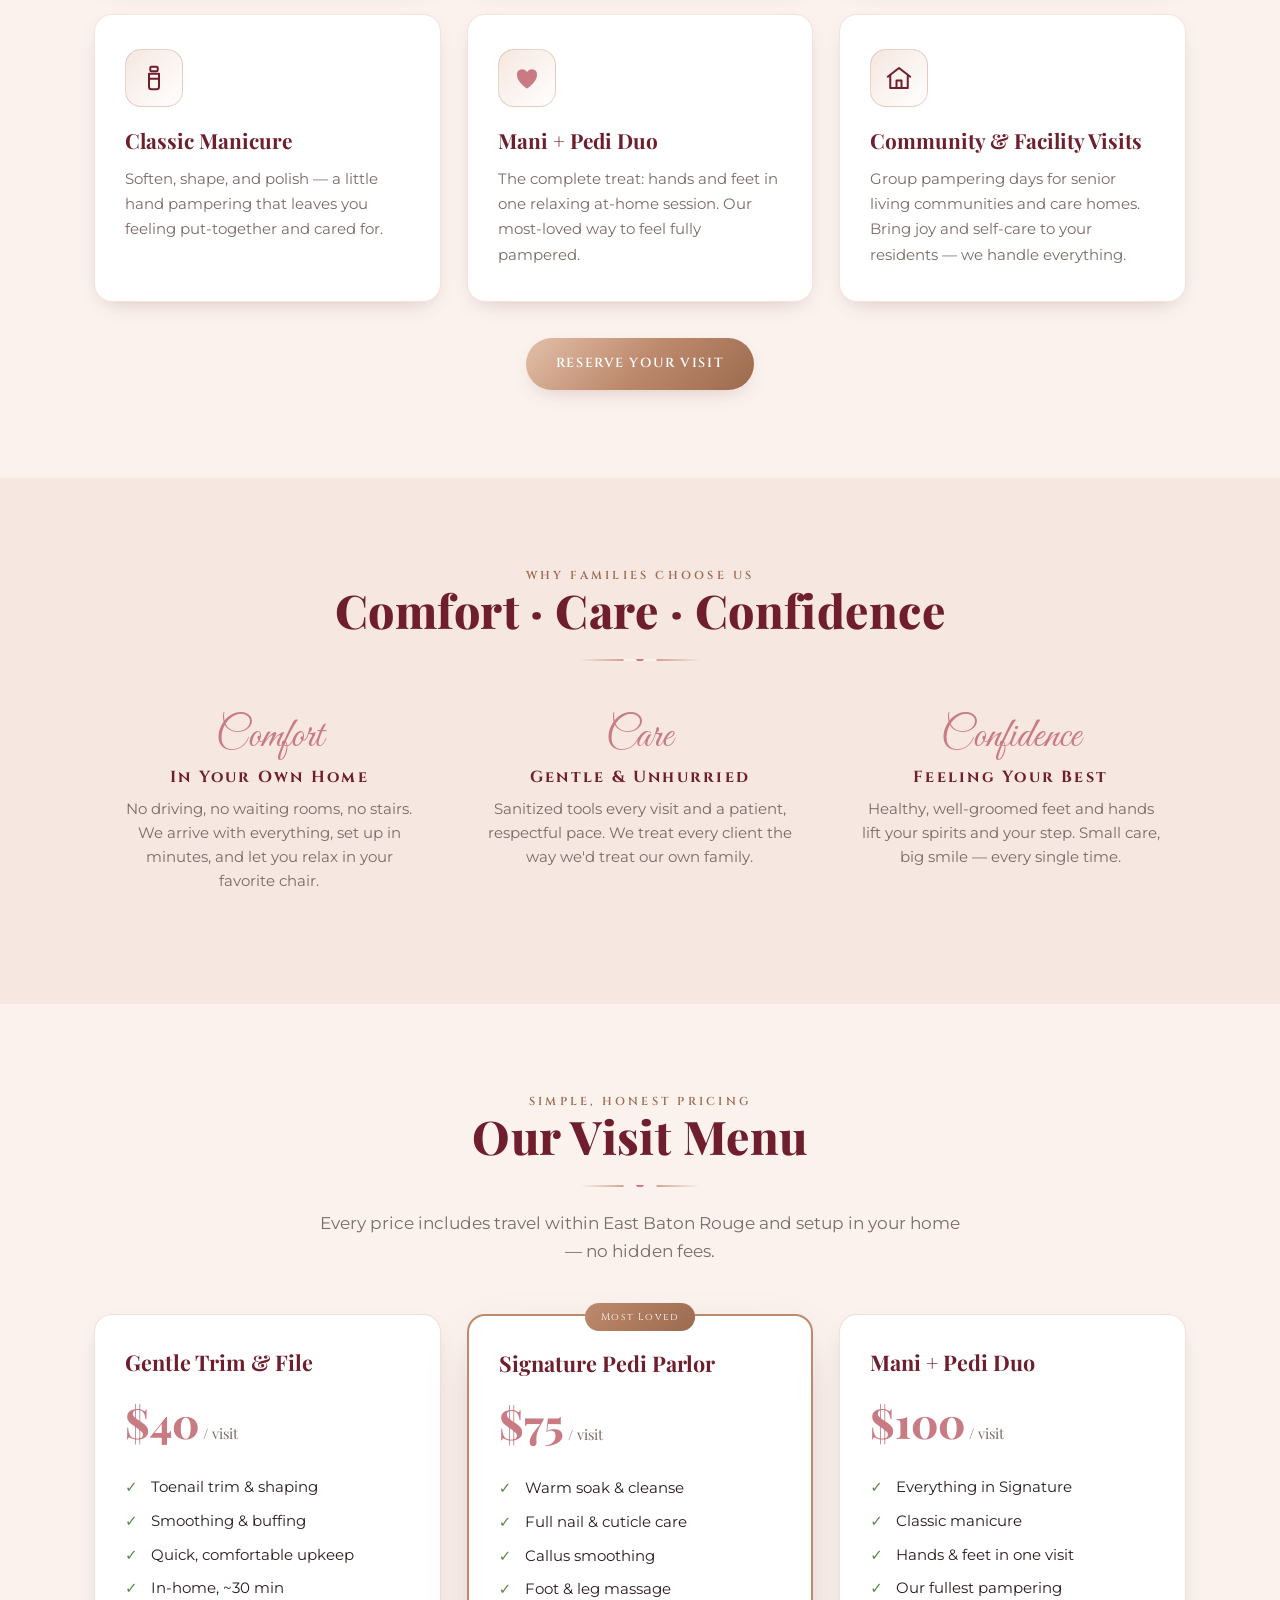
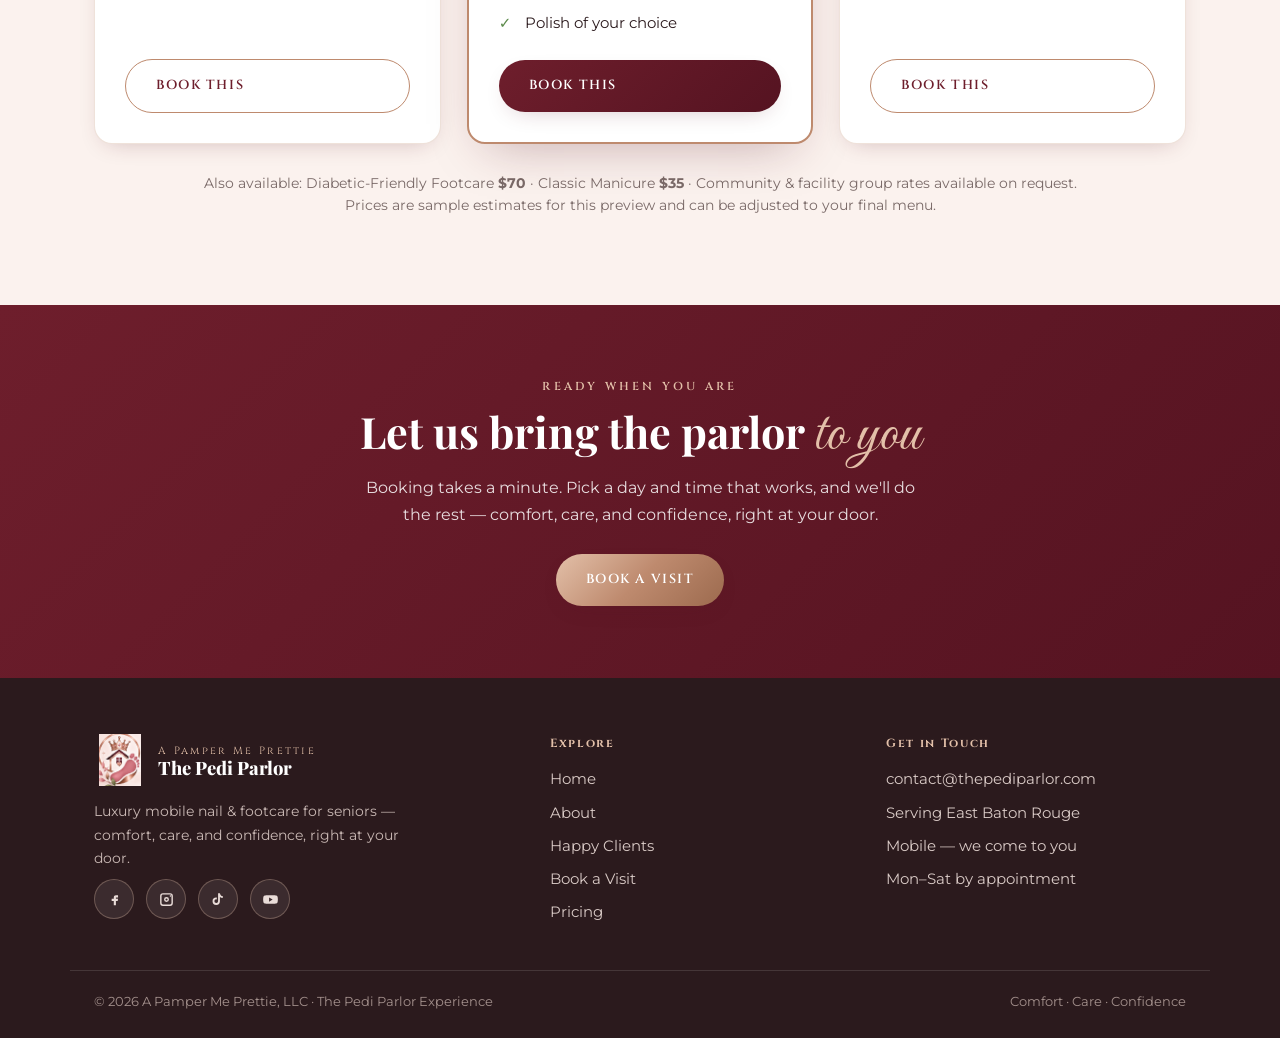
==== commit 1e468da2: "Update visit menu prices: Signature $75, Mani+Pedi Duo $100 Co-Authored-By: Claude Opus 4.8 (1M cont" ====
--- a/index.html
+++ b/index.html
@@ -144,13 +144,13 @@
       <div class="price-card feature">
         <div class="flag">Most Loved</div>
         <h3>Signature Pedi Parlor</h3>
-        <div class="amt">$65<small> / visit</small></div>
+        <div class="amt">$75<small> / visit</small></div>
         <ul><li>Warm soak &amp; cleanse</li><li>Full nail &amp; cuticle care</li><li>Callus smoothing</li><li>Foot &amp; leg massage</li><li>Polish of your choice</li></ul>
         <a href="booking.html" class="btn btn-primary">Book This</a>
       </div>
       <div class="price-card">
         <h3>Mani + Pedi Duo</h3>
-        <div class="amt">$95<small> / visit</small></div>
+        <div class="amt">$100<small> / visit</small></div>
         <ul><li>Everything in Signature</li><li>Classic manicure</li><li>Hands &amp; feet in one visit</li><li>Our fullest pampering</li></ul>
         <a href="booking.html" class="btn btn-ghost">Book This</a>
       </div>
